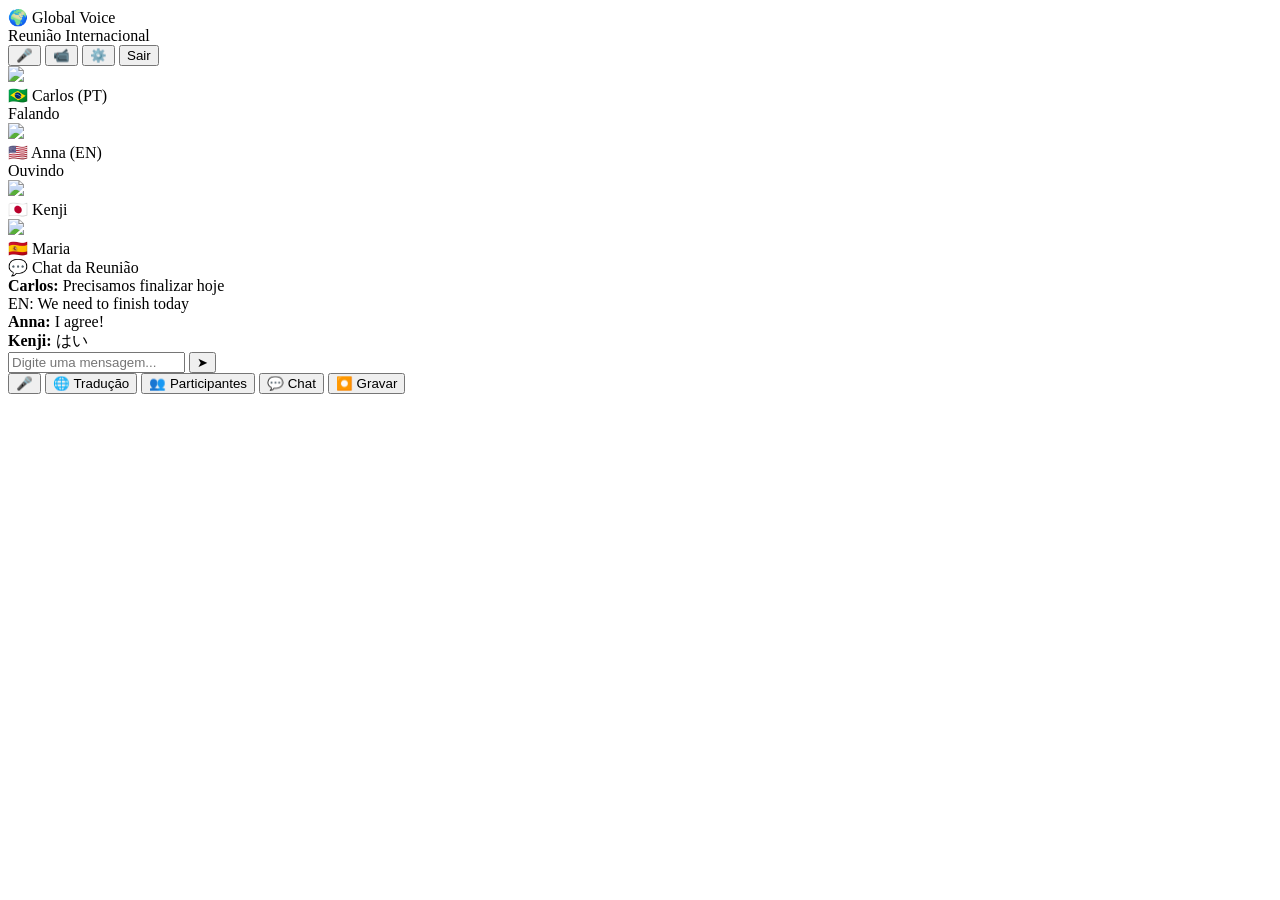
==== index.html @ e165867c "HTML e CSS Aqui estão os arquivos HTML e CSS da versão 1.0 DO GlobalVoice" ====
<!-- index.html -->
<!DOCTYPE html>
<html lang="pt-br">
<head>
  <meta charset="UTF-8">
  <meta name="viewport" content="width=device-width, initial-scale=1.0">
  <title>Global Voice</title>
  <link rel="stylesheet" href="styles.css">
</head>
<body>

  <!-- HEADER -->
  <header class="header">
    <div class="logo">🌍 Global Voice</div>
    <div class="title">Reunião Internacional</div>
    <div class="actions">
      <button class="icon">🎤</button>
      <button class="icon">📹</button>
      <button class="icon">⚙️</button>
      <button class="exit">Sair</button>
    </div>
  </header>

  <!-- MAIN -->
  <main class="container">

    <!-- VIDEOS -->
    <section class="video-grid">
      <div class="card">
        <img src="https://randomuser.me/api/portraits/men/32.jpg">
        <div class="info">🇧🇷 Carlos (PT)</div>
        <div class="status speaking">Falando</div>
      </div>

      <div class="card">
        <img src="https://randomuser.me/api/portraits/women/44.jpg">
        <div class="info">🇺🇸 Anna (EN)</div>
        <div class="status listening">Ouvindo</div>
      </div>

      <div class="card">
        <img src="https://randomuser.me/api/portraits/men/65.jpg">
        <div class="info">🇯🇵 Kenji</div>
      </div>

      <div class="card">
        <img src="https://randomuser.me/api/portraits/women/68.jpg">
        <div class="info">🇪🇸 Maria</div>
      </div>
    </section>

    <!-- CHAT -->
    <aside class="chat">
      <div class="chat-header">💬 Chat da Reunião</div>

      <div class="chat-messages">
        <div class="message">
          <strong>Carlos:</strong> Precisamos finalizar hoje
          <div class="translation">EN: We need to finish today</div>
        </div>

        <div class="message">
          <strong>Anna:</strong> I agree!
        </div>

        <div class="message">
          <strong>Kenji:</strong> はい
        </div>
      </div>

      <div class="input">
        <input placeholder="Digite uma mensagem...">
        <button>➤</button>
      </div>
    </aside>

  </main>

  <!-- FOOTER -->
  <footer class="footer">
    <button class="btn">🎤</button>
    <button class="btn">🌐 Tradução</button>
    <button class="btn">👥 Participantes</button>
    <button class="btn">💬 Chat</button>
    <button class="btn">⏺️ Gravar</button>
  </footer>

</body>
</html>
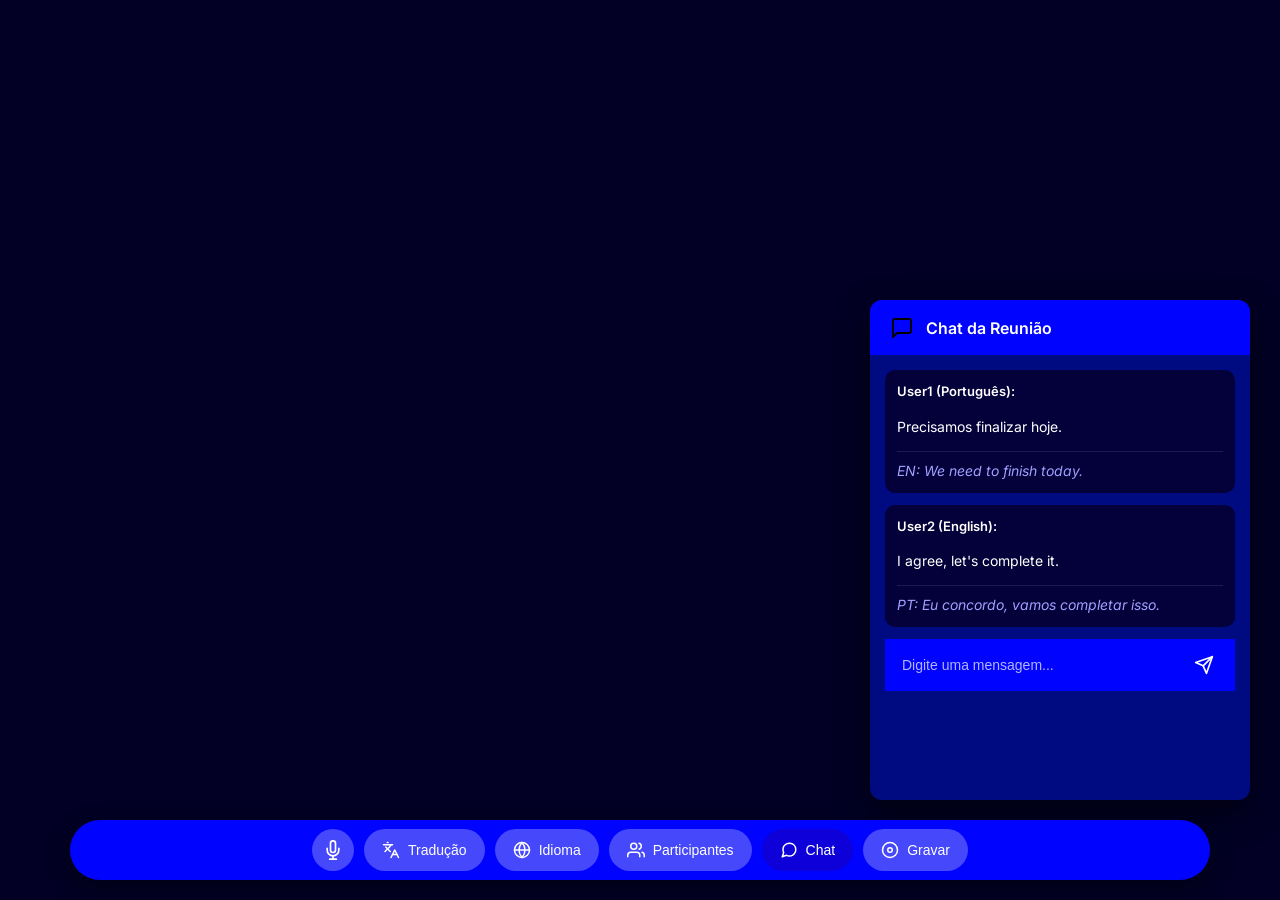
==== commit a0ef91d8: "Style, Index e Script Nessa versão 1.1 eu adicionei interação no chat" ====
--- a/index.html
+++ b/index.html
@@ -1,89 +1,84 @@
-<!-- index.html -->
 <!DOCTYPE html>
 <html lang="pt-br">
 <head>
-  <meta charset="UTF-8">
-  <meta name="viewport" content="width=device-width, initial-scale=1.0">
-  <title>Global Voice</title>
-  <link rel="stylesheet" href="styles.css">
+    <meta charset="UTF-8">
+    <meta name="viewport" content="width=device-width, initial-scale=1.0">
+    <title>VozGlobal - Componentes de Interface</title>
+    <link rel="stylesheet" href="style.css">
 </head>
 <body>
+    <!-- 
+        Nota: Este HTML contém apenas os componentes do VozGlobal. 
+        Em uma aplicação real, estes elementos seriam injetados sobre o site de reunião.
+    -->
 
-  <!-- HEADER -->
-  <header class="header">
-    <div class="logo">🌍 Global Voice</div>
-    <div class="title">Reunião Internacional</div>
-    <div class="actions">
-      <button class="icon">🎤</button>
-      <button class="icon">📹</button>
-      <button class="icon">⚙️</button>
-      <button class="exit">Sair</button>
-    </div>
-  </header>
+    <!-- COMPONENTE 1: BOX DE CHAT (Canto Inferior Direito) -->
+    <aside class="vg-chat-container">
+        <div class="vg-chat-header">
+            <svg width="24" height="24" viewBox="0 0 24 24" fill="none" stroke="currentColor" stroke-width="2" stroke-linecap="round" stroke-linejoin="round"><path d="M21 15a2 2 0 0 1-2 2H7l-4 4V5a2 2 0 0 1 2-2h14a2 2 0 0 1 2 2z"></path></svg>
+            <span>Chat da Reunião</span>
+        </div>
+        
+        <div class="vg-chat-messages">
+            <!-- Exemplo de Mensagem 1 -->
+            <div class="vg-message">
+                <span class="sender">User1 (Português):</span>
+                <p>Precisamos finalizar hoje.</p>
+                <span class="translation">EN: We need to finish today.</span>
+            </div>
+            
+            <!-- Exemplo de Mensagem 2 -->
+            <div class="vg-message">
+                <span class="sender">User2 (English):</span>
+                <p>I agree, let's complete it.</p>
+                <span class="translation">PT: Eu concordo, vamos completar isso.</span>
+            </div>
 
-  <!-- MAIN -->
-  <main class="container">
-
-    <!-- VIDEOS -->
-    <section class="video-grid">
-      <div class="card">
-        <img src="https://randomuser.me/api/portraits/men/32.jpg">
-        <div class="info">🇧🇷 Carlos (PT)</div>
-        <div class="status speaking">Falando</div>
-      </div>
-
-      <div class="card">
-        <img src="https://randomuser.me/api/portraits/women/44.jpg">
-        <div class="info">🇺🇸 Anna (EN)</div>
-        <div class="status listening">Ouvindo</div>
-      </div>
-
-      <div class="card">
-        <img src="https://randomuser.me/api/portraits/men/65.jpg">
-        <div class="info">🇯🇵 Kenji</div>
-      </div>
-
-      <div class="card">
-        <img src="https://randomuser.me/api/portraits/women/68.jpg">
-        <div class="info">🇪🇸 Maria</div>
-      </div>
-    </section>
-
-    <!-- CHAT -->
-    <aside class="chat">
-      <div class="chat-header">💬 Chat da Reunião</div>
-
-      <div class="chat-messages">
-        <div class="message">
-          <strong>Carlos:</strong> Precisamos finalizar hoje
-          <div class="translation">EN: We need to finish today</div>
+        <div class="vg-chat-input-area">
+            <input type="text" class="vg-chat-input" placeholder="Digite uma mensagem...">
+            <button class="vg-send-btn">
+                <svg width="20" height="20" viewBox="0 0 24 24" fill="none" stroke="currentColor" stroke-width="2" stroke-linecap="round" stroke-linejoin="round"><line x1="22" y1="2" x2="11" y2="13"></line><polygon points="22 2 15 22 11 13 2 9 22 2"></polygon></svg>
+            </button>
         </div>
-
-        <div class="message">
-          <strong>Anna:</strong> I agree!
-        </div>
-
-        <div class="message">
-          <strong>Kenji:</strong> はい
-        </div>
-      </div>
-
-      <div class="input">
-        <input placeholder="Digite uma mensagem...">
-        <button>➤</button>
-      </div>
     </aside>
 
-  </main>
-
-  <!-- FOOTER -->
-  <footer class="footer">
-    <button class="btn">🎤</button>
-    <button class="btn">🌐 Tradução</button>
-    <button class="btn">👥 Participantes</button>
-    <button class="btn">💬 Chat</button>
-    <button class="btn">⏺️ Gravar</button>
-  </footer>
-
+    <!-- COMPONENTE 2: BARRA DE FERRAMENTAS INFERIOR -->
+    <nav class="vg-toolbar">
+        <!-- Botão de Microfone -->
+        <button class="vg-btn mic" title="Microfone">
+            <svg width="20" height="20" viewBox="0 0 24 24" fill="none" stroke="currentColor" stroke-width="2" stroke-linecap="round" stroke-linejoin="round"><path d="M12 1a3 3 0 0 0-3 3v8a3 3 0 0 0 6 0V4a3 3 0 0 0-3-3z"></path><path d="M19 10v2a7 7 0 0 1-14 0v-2"></path><line x1="12" y1="19" x2="12" y2="23"></line><line x1="8" y1="23" x2="16" y2="23"></line></svg>
+        </button>
+        
+        <!-- Botão de Tradução -->
+        <button class="vg-btn" title="Tradução">
+            <svg width="18" height="18" viewBox="0 0 24 24" fill="none" stroke="currentColor" stroke-width="2" stroke-linecap="round" stroke-linejoin="round"><path d="M5 8l6 6"></path><path d="M4 14l6-6 2-3"></path><path d="M2 5h12"></path><path d="M7 2h1"></path><path d="M22 22l-5-10-5 10"></path><path d="M14 18h6"></path></svg>
+            Tradução
+        </button>
+        
+        <!-- Botão de Idioma -->
+        <button class="vg-btn" title="Idioma">
+            <svg width="18" height="18" viewBox="0 0 24 24" fill="none" stroke="currentColor" stroke-width="2" stroke-linecap="round" stroke-linejoin="round"><circle cx="12" cy="12" r="10"></circle><line x1="2" y1="12" x2="22" y2="12"></line><path d="M12 2a15.3 15.3 0 0 1 4 10 15.3 15.3 0 0 1-4 10 15.3 15.3 0 0 1-4-10 15.3 15.3 0 0 1 4-10z"></path></svg>
+            Idioma
+        </button>
+        
+        <!-- Botão de Participantes -->
+        <button class="vg-btn" title="Participantes">
+            <svg width="18" height="18" viewBox="0 0 24 24" fill="none" stroke="currentColor" stroke-width="2" stroke-linecap="round" stroke-linejoin="round"><path d="M17 21v-2a4 4 0 0 0-4-4H5a4 4 0 0 0-4 4v2"></path><circle cx="9" cy="7" r="4"></circle><path d="M23 21v-2a4 4 0 0 0-3-3.87"></path><path d="M16 3.13a4 4 0 0 1 0 7.75"></path></svg>
+            Participantes
+        </button>
+        
+        <!-- Botão de Chat (Ativo) -->
+        <button class="vg-btn active" title="Chat">
+            <svg width="18" height="18" viewBox="0 0 24 24" fill="none" stroke="currentColor" stroke-width="2" stroke-linecap="round" stroke-linejoin="round"><path d="M21 11.5a8.38 8.38 0 0 1-.9 3.8 8.5 8.5 0 0 1-7.6 4.7 8.38 8.38 0 0 1-3.8-.9L3 21l1.9-5.7a8.38 8.38 0 0 1-.9-3.8 8.5 8.5 0 0 1 4.7-7.6 8.38 8.38 0 0 1 3.8-.9h.5a8.48 8.48 0 0 1 8 8v.5z"></path></svg>
+            Chat
+        </button>
+        
+        <!-- Botão de Gravar -->
+        <button class="vg-btn" title="Gravar">
+            <svg width="18" height="18" viewBox="0 0 24 24" fill="none" stroke="currentColor" stroke-width="2" stroke-linecap="round" stroke-linejoin="round"><circle cx="12" cy="12" r="10"></circle><circle cx="12" cy="12" r="3"></circle></svg>
+            Gravar
+        </button>
+    </nav>
+    <script src="script.js"></script>
 </body>
-</html>
+</html>
--- a/style.css
+++ b/style.css
@@ -0,0 +1,167 @@
+/* Importando a fonte Inter para fidelidade visual */
+@import url('https://fonts.googleapis.com/css2?family=Inter:wght@400;500;600&display=swap');
+
+:root {
+  --vg-blue-vibrant: #0004FF; /* Azul principal dos botões e cabeçalho do chat */
+  --vg-blue-dark: #000B82;    /* Fundo do painel de chat */
+  --vg-blue-msg: #04003A;     /* Fundo das bolhas de mensagem */
+  --vg-blue-light: #4649FB;   /* Azul mais claro para botões secundários */
+  --vg-text-white: #FFFFFF;
+  --vg-radius: 12px;
+}
+
+body {
+  margin: 0;
+  padding: 0;
+  font-family: 'Inter', sans-serif;
+  /* Fundo escuro apenas para visualização do protótipo */
+  background-color: #020024; 
+  height: 100vh;
+  position: relative;
+}
+
+/* --- COMPONENTE 1: BARRA INFERIOR (VOZGLOBAL TOOLBAR) --- */
+.vg-toolbar {
+  position: fixed;
+  bottom: 20px;
+  left: 50%;
+  transform: translateX(-50%);
+  width: 90%;
+  max-width: 1100px;
+  height: 60px;
+  background-color: var(--vg-blue-vibrant);
+  border-radius: 30px;
+  display: flex;
+  align-items: center;
+  justify-content: center;
+  gap: 10px;
+  padding: 0 20px;
+  box-shadow: 0 8px 24px rgba(0, 0, 0, 0.4);
+  z-index: 9999;
+}
+
+.vg-btn {
+  height: 42px;
+  background-color: var(--vg-blue-light);
+  border: none;
+  border-radius: 21px;
+  color: var(--vg-text-white);
+  padding: 0 18px;
+  font-size: 14px;
+  font-weight: 500;
+  cursor: pointer;
+  display: flex;
+  align-items: center;
+  gap: 8px;
+  transition: background-color 0.2s;
+}
+
+.vg-btn:hover {
+  background-color: #5a5dfc;
+}
+
+.vg-btn.active {
+  background-color: #0E00D9;
+}
+
+.vg-btn.mic {
+  width: 42px;
+  padding: 0;
+  justify-content: center;
+}
+
+/* --- COMPONENTE 2: BOX DE CHAT (VOZGLOBAL CHAT) --- */
+.vg-chat-container {
+  position: fixed;
+  bottom: 100px; /* Acima da barra inferior */
+  right: 30px;
+  width: 380px;
+  height: 500px;
+  background-color: var(--vg-blue-dark);
+  border-radius: var(--vg-radius);
+  display: flex;
+  flex-direction: column;
+  box-shadow: 0 12px 32px rgba(0, 0, 0, 0.5);
+  overflow: hidden;
+  z-index: 9998;
+}
+
+.vg-chat-header {
+  height: 55px;
+  background-color: var(--vg-blue-vibrant);
+  display: flex;
+  align-items: center;
+  padding: 0 20px;
+  gap: 12px;
+}
+
+.vg-chat-header span {
+  color: var(--vg-text-white);
+  font-weight: 600;
+  font-size: 16px;
+}
+
+.vg-chat-messages {
+  flex: 1;
+  padding: 15px;
+  overflow-y: auto;
+  display: flex;
+  flex-direction: column;
+  gap: 12px;
+}
+
+.vg-message {
+  background-color: var(--vg-blue-msg);
+  border-radius: 10px;
+  padding: 12px;
+  color: var(--vg-text-white);
+  font-size: 14px;
+  line-height: 1.5;
+}
+
+.vg-message .sender {
+  font-weight: 600;
+  display: block;
+  margin-bottom: 4px;
+  font-size: 13px;
+}
+
+.vg-message .translation {
+  display: block;
+  margin-top: 8px;
+  padding-top: 8px;
+  border-top: 1px solid rgba(255, 255, 255, 0.1);
+  color: #a0a0ff;
+  font-style: italic;
+}
+
+.vg-chat-input-area {
+  padding: 15px;
+  background-color: var(--vg-blue-vibrant);
+  display: flex;
+  align-items: center;
+  gap: 10px;
+}
+
+.vg-chat-input {
+  flex: 1;
+  background: transparent;
+  border: none;
+  color: white;
+  font-size: 14px;
+  outline: none;
+}
+
+.vg-chat-input::placeholder {
+  color: rgba(255, 255, 255, 0.7);
+}
+
+.vg-send-btn {
+  background: transparent;
+  border: none;
+  cursor: pointer;
+  color: white;
+  display: flex;
+  align-items: center;
+  justify-content: center;
+}
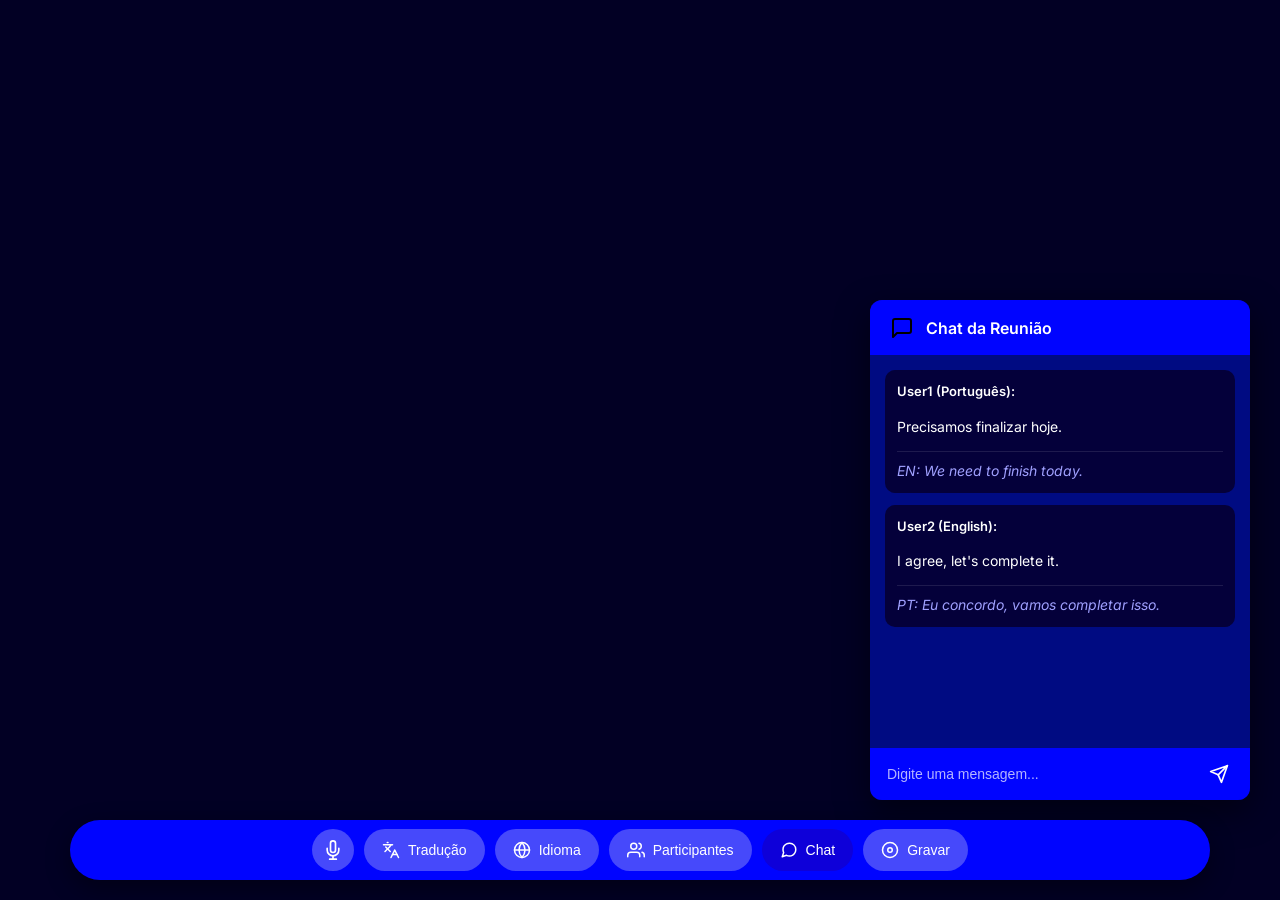
==== commit 71d48502: "Tela principal 1.0 Tela principal versão 1.0" ====
--- a/index.html
+++ b/index.html
@@ -33,6 +33,7 @@
                 <p>I agree, let's complete it.</p>
                 <span class="translation">PT: Eu concordo, vamos completar isso.</span>
             </div>
+        </div> <!-- Fechamento correto da div vg-chat-messages -->
 
         <div class="vg-chat-input-area">
             <input type="text" class="vg-chat-input" placeholder="Digite uma mensagem...">
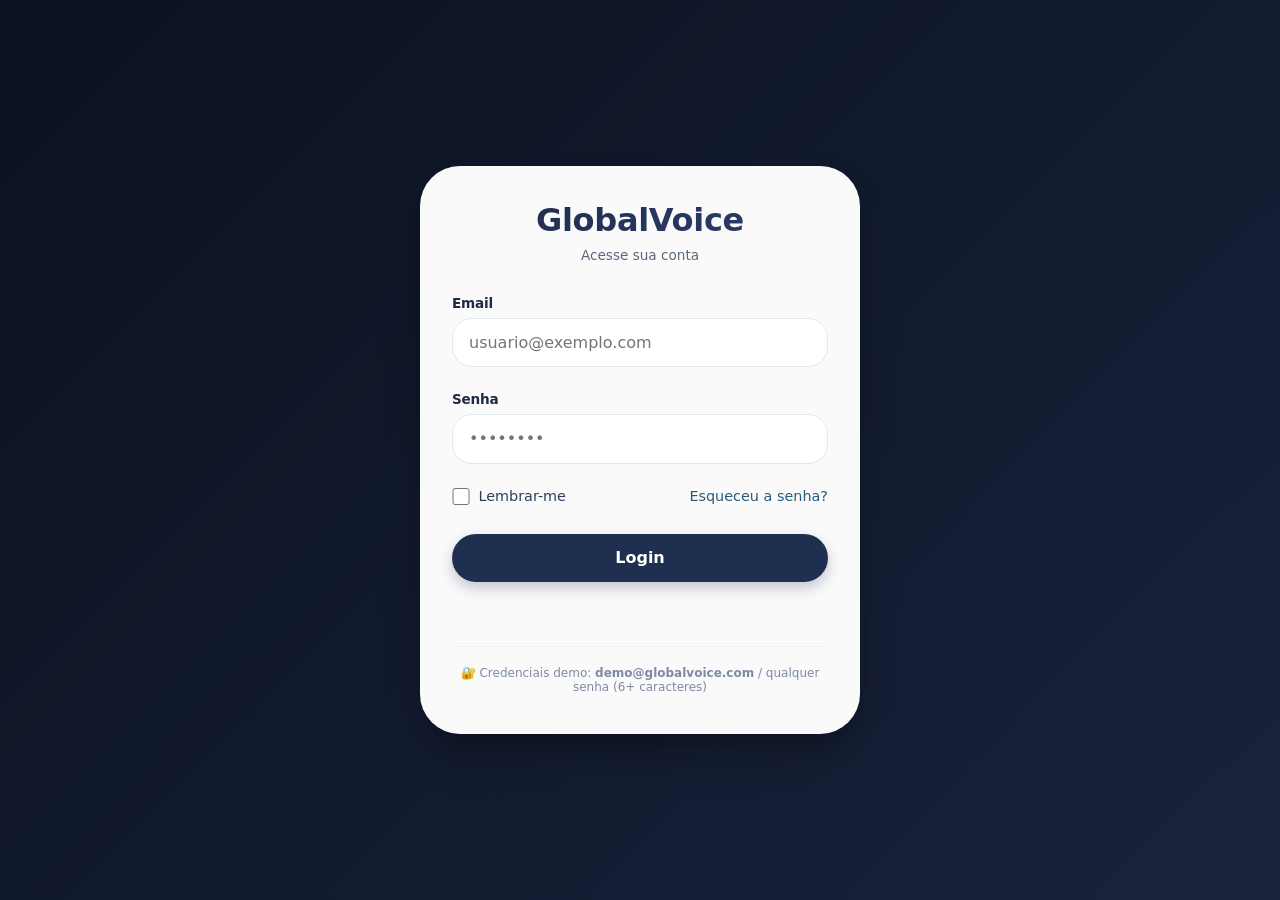
==== commit 8e0ec4f8: "Tela de Login 1.0" ====
--- a/index.html
+++ b/index.html
@@ -1,85 +1,47 @@
 <!DOCTYPE html>
-<html lang="pt-br">
+<html lang="pt-BR">
 <head>
-    <meta charset="UTF-8">
-    <meta name="viewport" content="width=device-width, initial-scale=1.0">
-    <title>VozGlobal - Componentes de Interface</title>
-    <link rel="stylesheet" href="style.css">
+  <meta charset="UTF-8">
+  <meta name="viewport" content="width=device-width, initial-scale=1.0, user-scalable=yes">
+  <title>GlobalVoice · Login</title>
+  <link rel="stylesheet" href="style.css">
 </head>
 <body>
-    <!-- 
-        Nota: Este HTML contém apenas os componentes do VozGlobal. 
-        Em uma aplicação real, estes elementos seriam injetados sobre o site de reunião.
-    -->
+<div class="login-card">
+  <div class="login-header">
+    <h1>GlobalVoice</h1>
+    <div class="sub">Acesse sua conta</div>
+  </div>
 
-    <!-- COMPONENTE 1: BOX DE CHAT (Canto Inferior Direito) -->
-    <aside class="vg-chat-container">
-        <div class="vg-chat-header">
-            <svg width="24" height="24" viewBox="0 0 24 24" fill="none" stroke="currentColor" stroke-width="2" stroke-linecap="round" stroke-linejoin="round"><path d="M21 15a2 2 0 0 1-2 2H7l-4 4V5a2 2 0 0 1 2-2h14a2 2 0 0 1 2 2z"></path></svg>
-            <span>Chat da Reunião</span>
-        </div>
-        
-        <div class="vg-chat-messages">
-            <!-- Exemplo de Mensagem 1 -->
-            <div class="vg-message">
-                <span class="sender">User1 (Português):</span>
-                <p>Precisamos finalizar hoje.</p>
-                <span class="translation">EN: We need to finish today.</span>
-            </div>
-            
-            <!-- Exemplo de Mensagem 2 -->
-            <div class="vg-message">
-                <span class="sender">User2 (English):</span>
-                <p>I agree, let's complete it.</p>
-                <span class="translation">PT: Eu concordo, vamos completar isso.</span>
-            </div>
-        </div> <!-- Fechamento correto da div vg-chat-messages -->
+  <form id="loginForm" action="#" method="post">
+    <div class="input-group">
+      <label for="email">Email</label>
+      <input type="email" id="email" name="email" placeholder="usuario@exemplo.com" autocomplete="email" required>
+    </div>
 
-        <div class="vg-chat-input-area">
-            <input type="text" class="vg-chat-input" placeholder="Digite uma mensagem...">
-            <button class="vg-send-btn">
-                <svg width="20" height="20" viewBox="0 0 24 24" fill="none" stroke="currentColor" stroke-width="2" stroke-linecap="round" stroke-linejoin="round"><line x1="22" y1="2" x2="11" y2="13"></line><polygon points="22 2 15 22 11 13 2 9 22 2"></polygon></svg>
-            </button>
-        </div>
-    </aside>
+    <div class="input-group">
+      <label for="password">Senha</label>
+      <input type="password" id="password" name="password" placeholder="••••••••" autocomplete="current-password" required>
+    </div>
 
-    <!-- COMPONENTE 2: BARRA DE FERRAMENTAS INFERIOR -->
-    <nav class="vg-toolbar">
-        <!-- Botão de Microfone -->
-        <button class="vg-btn mic" title="Microfone">
-            <svg width="20" height="20" viewBox="0 0 24 24" fill="none" stroke="currentColor" stroke-width="2" stroke-linecap="round" stroke-linejoin="round"><path d="M12 1a3 3 0 0 0-3 3v8a3 3 0 0 0 6 0V4a3 3 0 0 0-3-3z"></path><path d="M19 10v2a7 7 0 0 1-14 0v-2"></path><line x1="12" y1="19" x2="12" y2="23"></line><line x1="8" y1="23" x2="16" y2="23"></line></svg>
-        </button>
-        
-        <!-- Botão de Tradução -->
-        <button class="vg-btn" title="Tradução">
-            <svg width="18" height="18" viewBox="0 0 24 24" fill="none" stroke="currentColor" stroke-width="2" stroke-linecap="round" stroke-linejoin="round"><path d="M5 8l6 6"></path><path d="M4 14l6-6 2-3"></path><path d="M2 5h12"></path><path d="M7 2h1"></path><path d="M22 22l-5-10-5 10"></path><path d="M14 18h6"></path></svg>
-            Tradução
-        </button>
-        
-        <!-- Botão de Idioma -->
-        <button class="vg-btn" title="Idioma">
-            <svg width="18" height="18" viewBox="0 0 24 24" fill="none" stroke="currentColor" stroke-width="2" stroke-linecap="round" stroke-linejoin="round"><circle cx="12" cy="12" r="10"></circle><line x1="2" y1="12" x2="22" y2="12"></line><path d="M12 2a15.3 15.3 0 0 1 4 10 15.3 15.3 0 0 1-4 10 15.3 15.3 0 0 1-4-10 15.3 15.3 0 0 1 4-10z"></path></svg>
-            Idioma
-        </button>
-        
-        <!-- Botão de Participantes -->
-        <button class="vg-btn" title="Participantes">
-            <svg width="18" height="18" viewBox="0 0 24 24" fill="none" stroke="currentColor" stroke-width="2" stroke-linecap="round" stroke-linejoin="round"><path d="M17 21v-2a4 4 0 0 0-4-4H5a4 4 0 0 0-4 4v2"></path><circle cx="9" cy="7" r="4"></circle><path d="M23 21v-2a4 4 0 0 0-3-3.87"></path><path d="M16 3.13a4 4 0 0 1 0 7.75"></path></svg>
-            Participantes
-        </button>
-        
-        <!-- Botão de Chat (Ativo) -->
-        <button class="vg-btn active" title="Chat">
-            <svg width="18" height="18" viewBox="0 0 24 24" fill="none" stroke="currentColor" stroke-width="2" stroke-linecap="round" stroke-linejoin="round"><path d="M21 11.5a8.38 8.38 0 0 1-.9 3.8 8.5 8.5 0 0 1-7.6 4.7 8.38 8.38 0 0 1-3.8-.9L3 21l1.9-5.7a8.38 8.38 0 0 1-.9-3.8 8.5 8.5 0 0 1 4.7-7.6 8.38 8.38 0 0 1 3.8-.9h.5a8.48 8.48 0 0 1 8 8v.5z"></path></svg>
-            Chat
-        </button>
-        
-        <!-- Botão de Gravar -->
-        <button class="vg-btn" title="Gravar">
-            <svg width="18" height="18" viewBox="0 0 24 24" fill="none" stroke="currentColor" stroke-width="2" stroke-linecap="round" stroke-linejoin="round"><circle cx="12" cy="12" r="10"></circle><circle cx="12" cy="12" r="3"></circle></svg>
-            Gravar
-        </button>
-    </nav>
-    <script src="script.js"></script>
+    <div class="options-row">
+      <label class="checkbox-label">
+        <input type="checkbox" id="remember" name="remember">
+        <span>Lembrar-me</span>
+      </label>
+      <a href="#" class="forgot-link" id="forgotPasswordLink">Esqueceu a senha?</a>
+    </div>
+
+    <button type="submit" class="login-btn">Login</button>
+
+    <div id="formFeedback" style="text-align: center; font-size: 0.8rem; color: #b91c1c; min-height: 1.6rem;"></div>
+  </form>
+
+  <div class="demo-note">
+    🔐 Credenciais demo: <strong>demo@globalvoice.com</strong> / qualquer senha (6+ caracteres)
+  </div>
+</div>
+
+<script src="script.js"></script>
 </body>
 </html>
--- a/style.css
+++ b/style.css
@@ -1,167 +1,188 @@
-/* Importando a fonte Inter para fidelidade visual */
-@import url('https://fonts.googleapis.com/css2?family=Inter:wght@400;500;600&display=swap');
-
-:root {
-  --vg-blue-vibrant: #0004FF; /* Azul principal dos botões e cabeçalho do chat */
-  --vg-blue-dark: #000B82;    /* Fundo do painel de chat */
-  --vg-blue-msg: #04003A;     /* Fundo das bolhas de mensagem */
-  --vg-blue-light: #4649FB;   /* Azul mais claro para botões secundários */
-  --vg-text-white: #FFFFFF;
-  --vg-radius: 12px;
+* {
+  margin: 0;
+  padding: 0;
+  box-sizing: border-box;
 }
 
 body {
-  margin: 0;
-  padding: 0;
-  font-family: 'Inter', sans-serif;
-  /* Fundo escuro apenas para visualização do protótipo */
-  background-color: #020024; 
-  height: 100vh;
-  position: relative;
-}
-
-/* --- COMPONENTE 1: BARRA INFERIOR (VOZGLOBAL TOOLBAR) --- */
-.vg-toolbar {
-  position: fixed;
-  bottom: 20px;
-  left: 50%;
-  transform: translateX(-50%);
-  width: 90%;
-  max-width: 1100px;
-  height: 60px;
-  background-color: var(--vg-blue-vibrant);
-  border-radius: 30px;
+  background: linear-gradient(135deg, #0b1120 0%, #19233c 100%);
+  font-family: 'Inter', system-ui, -apple-system, 'Segoe UI', Roboto, 'Helvetica Neue', sans-serif;
+  min-height: 100vh;
   display: flex;
   align-items: center;
   justify-content: center;
-  gap: 10px;
-  padding: 0 20px;
-  box-shadow: 0 8px 24px rgba(0, 0, 0, 0.4);
-  z-index: 9999;
+  padding: 1.5rem;
 }
 
-.vg-btn {
-  height: 42px;
-  background-color: var(--vg-blue-light);
-  border: none;
-  border-radius: 21px;
-  color: var(--vg-text-white);
-  padding: 0 18px;
-  font-size: 14px;
+/* card principal – proporção próxima à referência (729x737) mas responsivo */
+.login-card {
+  max-width: 460px;
+  width: 100%;
+  background: rgba(255, 255, 255, 0.98);
+  backdrop-filter: blur(0px);
+  border-radius: 2.5rem;
+  box-shadow: 0 25px 45px -12px rgba(0, 0, 0, 0.35), 0 8px 18px rgba(0, 0, 0, 0.1);
+  padding: 2.2rem 2rem 2.5rem;
+  transition: all 0.2s ease;
+}
+
+/* logo / título estilizado */
+.login-header {
+  text-align: center;
+  margin-bottom: 2rem;
+}
+
+.login-header h1 {
+  font-size: 2rem;
+  font-weight: 700;
+  background: linear-gradient(120deg, #1f2b48, #2c3e6d);
+  background-clip: text;
+  -webkit-background-clip: text;
+  color: transparent;
+  letter-spacing: -0.3px;
+}
+
+.login-header .sub {
+  color: #5a687c;
+  font-size: 0.85rem;
+  margin-top: 0.5rem;
   font-weight: 500;
-  cursor: pointer;
+}
+
+/* campos do formulário */
+.input-group {
+  margin-bottom: 1.5rem;
+  display: flex;
+  flex-direction: column;
+}
+
+.input-group label {
+  font-size: 0.85rem;
+  font-weight: 600;
+  color: #1f2a44;
+  margin-bottom: 0.4rem;
+  letter-spacing: -0.2px;
+}
+
+.input-group input {
+  padding: 0.9rem 1rem;
+  border-radius: 1.25rem;
+  border: 1.5px solid #e2e8f0;
+  background-color: #ffffff;
+  font-size: 1rem;
+  font-family: inherit;
+  transition: all 0.2s;
+  outline: none;
+  color: #0f172a;
+}
+
+.input-group input:focus {
+  border-color: #3b6ea0;
+  box-shadow: 0 0 0 3px rgba(59, 110, 160, 0.2);
+}
+
+/* opções adicionais (remember + forgot) */
+.options-row {
+  display: flex;
+  justify-content: space-between;
+  align-items: center;
+  margin: 0.5rem 0 1.8rem 0;
+  flex-wrap: wrap;
+  gap: 0.8rem;
+}
+
+.checkbox-label {
   display: flex;
   align-items: center;
-  gap: 8px;
-  transition: background-color 0.2s;
+  gap: 0.55rem;
+  cursor: pointer;
+  font-size: 0.9rem;
+  color: #2c3e5c;
+  font-weight: 500;
 }
 
-.vg-btn:hover {
-  background-color: #5a5dfc;
+.checkbox-label input {
+  width: 1.1rem;
+  height: 1.1rem;
+  cursor: pointer;
+  accent-color: #2c5a7a;
 }
 
-.vg-btn.active {
-  background-color: #0E00D9;
+.forgot-link {
+  color: #2c5a7a;
+  text-decoration: none;
+  font-size: 0.9rem;
+  font-weight: 500;
+  transition: color 0.2s;
 }
 
-.vg-btn.mic {
-  width: 42px;
-  padding: 0;
-  justify-content: center;
+.forgot-link:hover {
+  color: #0f2b44;
+  text-decoration: underline;
 }
 
-/* --- COMPONENTE 2: BOX DE CHAT (VOZGLOBAL CHAT) --- */
-.vg-chat-container {
-  position: fixed;
-  bottom: 100px; /* Acima da barra inferior */
-  right: 30px;
-  width: 380px;
-  height: 500px;
-  background-color: var(--vg-blue-dark);
-  border-radius: var(--vg-radius);
-  display: flex;
-  flex-direction: column;
-  box-shadow: 0 12px 32px rgba(0, 0, 0, 0.5);
-  overflow: hidden;
-  z-index: 9998;
+/* botão principal */
+.login-btn {
+  width: 100%;
+  background: #1f2f4f;
+  border: none;
+  padding: 0.9rem;
+  border-radius: 2rem;
+  font-weight: 700;
+  font-size: 1rem;
+  color: white;
+  font-family: inherit;
+  cursor: pointer;
+  transition: background 0.25s, transform 0.1s;
+  margin-bottom: 1.2rem;
+  box-shadow: 0 6px 14px rgba(28, 45, 75, 0.25);
 }
 
-.vg-chat-header {
-  height: 55px;
-  background-color: var(--vg-blue-vibrant);
-  display: flex;
-  align-items: center;
-  padding: 0 20px;
-  gap: 12px;
+.login-btn:hover {
+  background: #2c456e;
+  transform: translateY(-1px);
 }
 
-.vg-chat-header span {
-  color: var(--vg-text-white);
-  font-weight: 600;
-  font-size: 16px;
+.login-btn:active {
+  transform: translateY(1px);
 }
 
-.vg-chat-messages {
-  flex: 1;
-  padding: 15px;
-  overflow-y: auto;
-  display: flex;
-  flex-direction: column;
-  gap: 12px;
+/* rodapé com mensagem de erro ou demo (opcional) */
+.demo-note {
+  text-align: center;
+  font-size: 0.75rem;
+  color: #7c8aa2;
+  margin-top: 1.2rem;
+  border-top: 1px solid #edf2f7;
+  padding-top: 1.2rem;
 }
 
-.vg-message {
-  background-color: var(--vg-blue-msg);
-  border-radius: 10px;
-  padding: 12px;
-  color: var(--vg-text-white);
-  font-size: 14px;
-  line-height: 1.5;
+/* responsividade */
+@media (max-width: 500px) {
+  .login-card {
+    padding: 1.8rem 1.5rem 2rem;
+  }
+  .login-header h1 {
+    font-size: 1.8rem;
+  }
+  .options-row {
+    flex-direction: column;
+    align-items: flex-start;
+  }
 }
 
-.vg-message .sender {
-  font-weight: 600;
-  display: block;
-  margin-bottom: 4px;
-  font-size: 13px;
+/* validação visual simples */
+.error-message {
+  color: #d14545;
+  font-size: 0.75rem;
+  margin-top: 0.3rem;
+  margin-left: 0.5rem;
+  display: none;
 }
 
-.vg-message .translation {
-  display: block;
-  margin-top: 8px;
-  padding-top: 8px;
-  border-top: 1px solid rgba(255, 255, 255, 0.1);
-  color: #a0a0ff;
-  font-style: italic;
-}
-
-.vg-chat-input-area {
-  padding: 15px;
-  background-color: var(--vg-blue-vibrant);
-  display: flex;
-  align-items: center;
-  gap: 10px;
-}
-
-.vg-chat-input {
-  flex: 1;
-  background: transparent;
-  border: none;
-  color: white;
-  font-size: 14px;
-  outline: none;
-}
-
-.vg-chat-input::placeholder {
-  color: rgba(255, 255, 255, 0.7);
-}
-
-.vg-send-btn {
-  background: transparent;
-  border: none;
-  cursor: pointer;
-  color: white;
-  display: flex;
-  align-items: center;
-  justify-content: center;
+/* estilo para o card parecer com a referência (proporção) */
+@media (min-width: 760px) {
+  .login-card {
+    max-width: 440px;
+  }
 }
